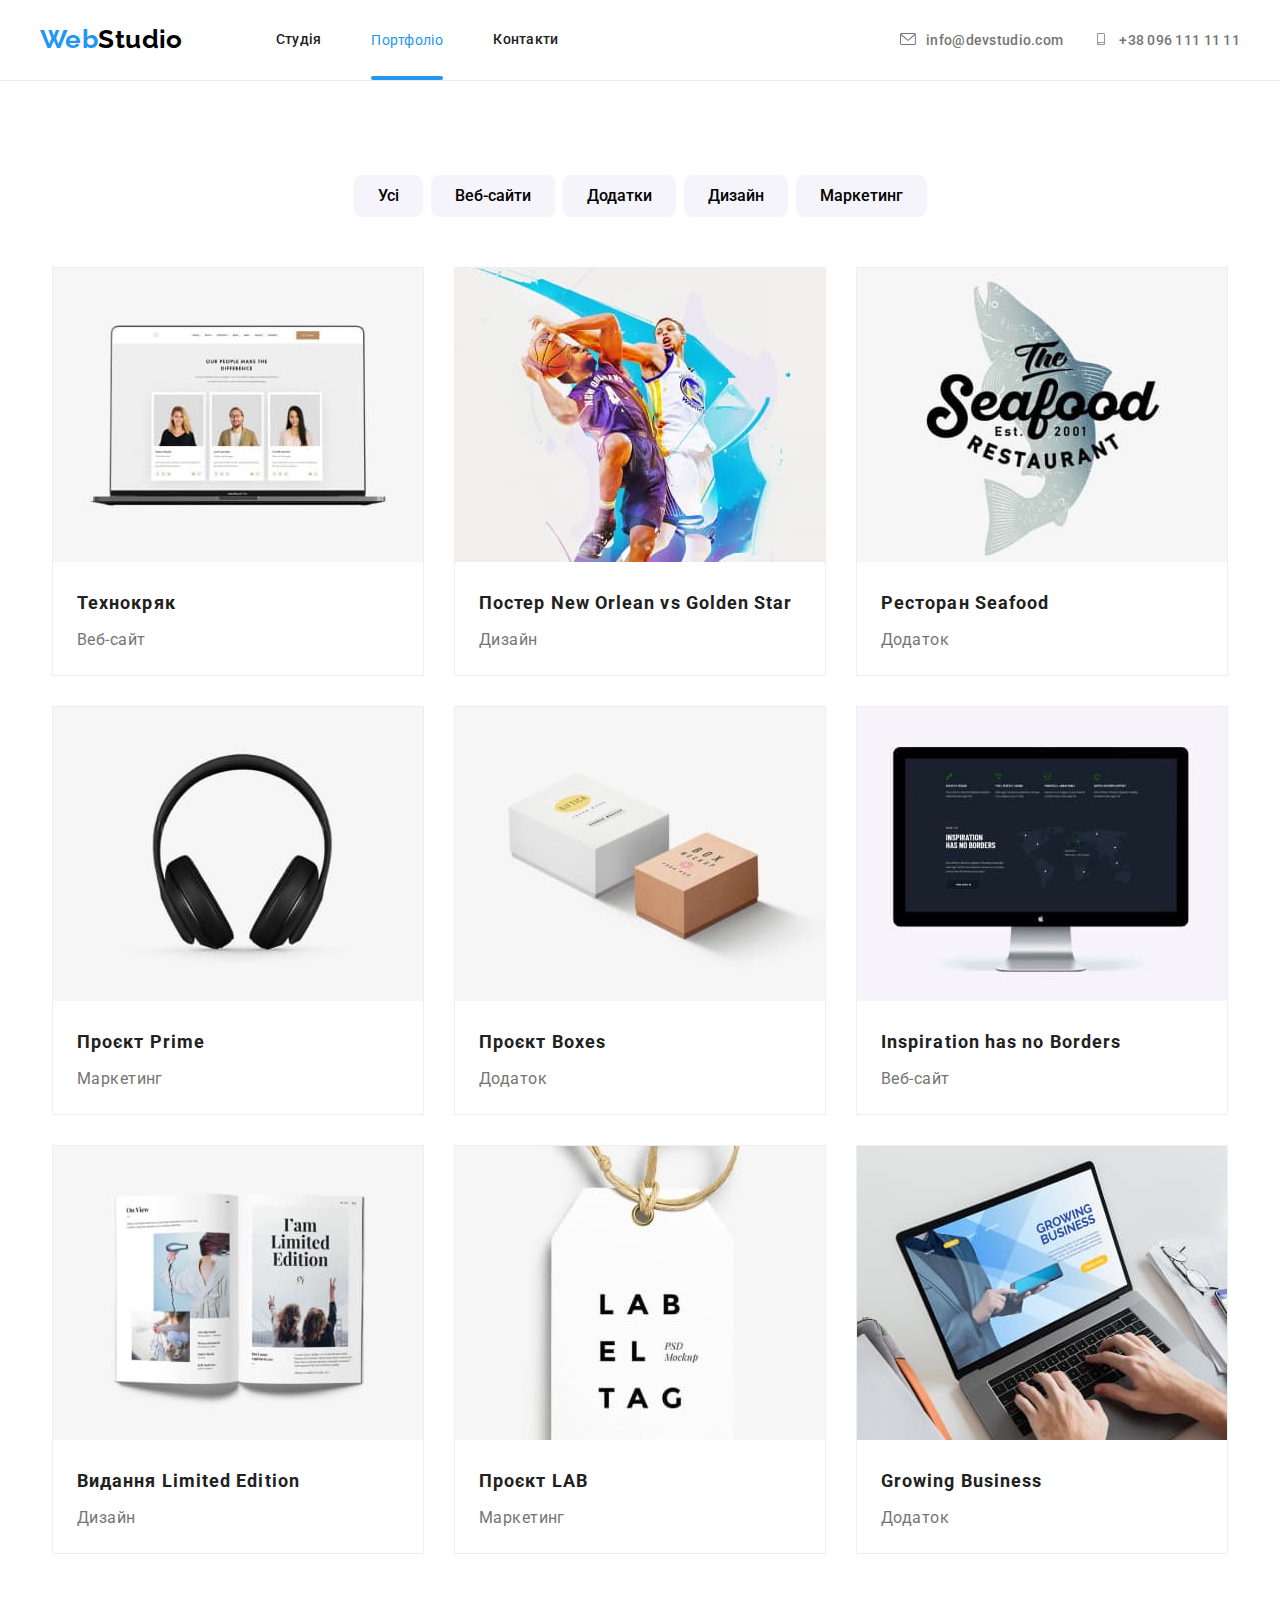
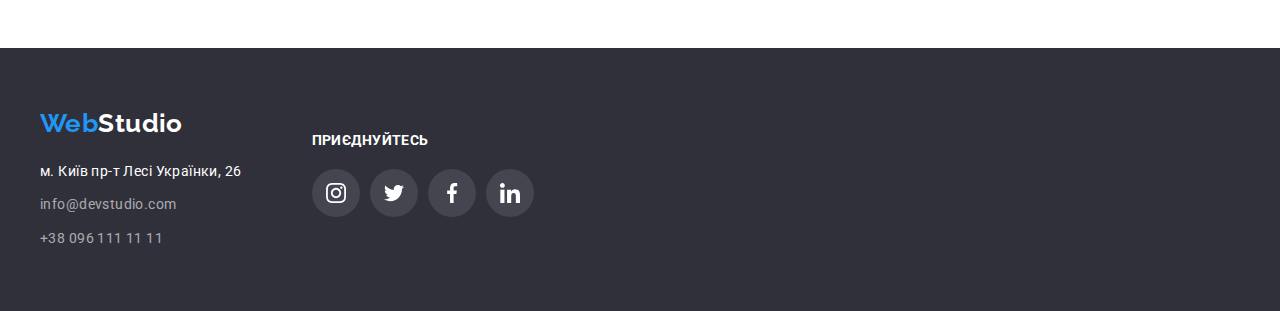
==== portfolio.html @ f35ad9f6 "1 step" ====
<!DOCTYPE html>
<html lang="uk">

<head>
  <meta charset="UTF-8" />
  <meta http-equiv="X-UA-Compatible" content="IE=edge" />
  <meta name="viewport" content="width=device-width, initial-scale=1.0" />
  <link rel="stylesheet" href="css/style.css" />
  <title>Portfolio</title>

  <link rel="preconnect" href="https://fonts.googleapis.com" />
  <link rel="preconnect" href="https://fonts.gstatic.com" crossorigin />
  <link href="https://fonts.googleapis.com/css2?family=Raleway:wght@700&family=Roboto:wght@400;500;700;900&display=swap"
    rel="stylesheet" />
</head>

<body>
  <!-- Хедер сторінки -->
  <header>
    <nav class="container main_nav">
      <a href="./index.html" class="logo_header">Web<span class="link">Studio</span></a>

      <ul class="site_nav">
        <li class="item">
          <a href="./index.html" class="link nav">Студія</a>
        </li>
        <li class="item">
          <a href="portfolio.html" class="link current">Портфоліо</a>
        </li>
        <li class="item">
          <a href="./index.html" class="link nav">Контакти</a>
        </li>
      </ul>

      <ul class="contact_nav">
        <li>
          <a href="mailto:info@devstudio.com" class="link_contact mail">
            <svg class="icon_contact" wight="10" height="16">
              <use href="./image/sprite.svg#icon-envelope-hover"></use>
            </svg>info@devstudio.com
          </a>
        </li>
        <li>
          <a href="tel:+380961111111" class="link_contact">
            <svg class="icon_contact" wight="10" height="16">
              <use href="./image/sprite.svg#icon-smartphone"></use>
            </svg>+38 096 111 11 11</a>
        </li>
      </ul>
    </nav>
  </header>

  <!-- основний контент -->
  <main>
    <section class="container">
      <h1 class="visually-hidden">Prise</h1>
      <ul class="buttons">
        <li class="item">
          <button type="button" class="button_portfolio">Усі</button>
        </li>
        <li class="item">
          <button type="button" class="button_portfolio">Веб-сайти</button>
        </li>
        <li class="item">
          <button type="button" class="button_portfolio">Додатки</button>
        </li>
        <li class="item">
          <button type="button" class="button_portfolio">Дизайн</button>
        </li>
        <li class="item">
          <button type="button" class="button_portfolio">Маркетинг</button>
        </li>
      </ul>
      <!-- Прайс послуг -->
      <div class="prices">
        <ul class="price">
          <li class="title">
            <a  href="" class="link_price"><div class="thumb">
              <img src="./image/foto_portfolio1.jpg" alt="Ноутбук з веб сторінкою" width="370" height="294"
                class="foto" >
                <p class="overley"><span class="text_overley">Ресурс пропонує комплексні пропозиції з різним рівнем функціоналу та сервісів. Все це дозволить відвідувачу отримати вичерпні відомості про компанію чи приватну особу.
                </span></p>
                </div>
              <h2 class="project">Технокряк</h2>
              <p class="category">Веб-сайт</p>
            </a>
          </li>
          <li class="title">
            <a  href="" class="link_price"><div class="thumb">
              <img src="./image/foto_portfolio2.jpg" alt="Баскетболісти" width="370" height="294" class="foto" >
              <p class="overley"><span class="text_overley">Ресурс пропонує комплексні пропозиції з різним рівнем функціоналу та сервісів. Все це дозволить відвідувачу отримати вичерпні відомості про компанію чи приватну особу.
              </span></p>
              </div>
              <h2 class="project">Постер New Orlean vs Golden Star</h2>
              <p class="category">Дизайн</p>
            </a>
          </li>
          <li class="title">
            <a  href="" class="link_price"><div class="thumb">
              <img src="./image/foto_portfolio3.jpg" alt="Вивіска ресторану морепродуктів" width="370" height="294"
                class="foto" />
                <p class="overley"><span class="text_overley">Ресурс пропонує комплексні пропозиції з різним рівнем функціоналу та сервісів. Все це дозволить відвідувачу отримати вичерпні відомості про компанію чи приватну особу.
                </span></p>
                </div>
              <h2 class="project">Ресторан Seafood</h2>
              <p class="category">Додаток</p>
            </a>
          </li>
          <li class="title">
            <a  href="" class="link_price"><div class="thumb">
              <img src="./image/foto_portfolio4.jpg" alt="Наушники" width="370" height="294" class="foto" />
              <p class="overley"><span class="text_overley">Ресурс пропонує комплексні пропозиції з різним рівнем функціоналу та сервісів. Все це дозволить відвідувачу отримати вичерпні відомості про компанію чи приватну особу.
              </span></p>
              </div>
              <h2 class="project">Проєкт Prime</h2>
              <p class="category">Маркетинг</p>
            </a>
          </li>
          <li class="title">
            <a  href="" class="link_price"><div class="thumb">
              <img src="./image/foto_portfolio5.jpg" alt="Картонні коробки" width="370" height="294" class="foto" />
              <p class="overley"><span class="text_overley">Ресурс пропонує комплексні пропозиції з різним рівнем функціоналу та сервісів. Все це дозволить відвідувачу отримати вичерпні відомості про компанію чи приватну особу.
              </span></p>
              </div>
              <h2 class="project">Проєкт Boxes</h2>
              <p class="category">Додаток</p>
            </a>
          </li>
          <li class="title">
            <a  href="" class="link_price"><div class="thumb">
              <img src="./image/foto_portfolio6.jpg" alt="Монітор комп'ютера" width="370" height="294" class="foto" />
              <p class="overley"><span class="text_overley">Ресурс пропонує комплексні пропозиції з різним рівнем функціоналу та сервісів. Все це дозволить відвідувачу отримати вичерпні відомості про компанію чи приватну особу.
              </span></p>
              </div>
              <h2 class="project">Inspiration has no Borders</h2>
              <p class="category">Веб-сайт</p>
            </a>
          </li>
          <li class="title">
            <a  href="" class="link_price"><div class="thumb">
              <img src="./image/foto_portfolio7.jpg" alt="Журнал" width="370" height="294" class="foto" />
              <p class="overley"><span class="text_overley">Ресурс пропонує комплексні пропозиції з різним рівнем функціоналу та сервісів. Все це дозволить відвідувачу отримати вичерпні відомості про компанію чи приватну особу.
              </span></p>
              </div>
              <h2 class="project">Видання Limited Edition</h2>
              <p class="category">Дизайн</p>
            </a>
          </li>
          <li class="title">
            <a  href="" class="link_price"><div class="thumb">
              <img src="./image/foto_portfolio8.jpg" alt="Бірка" width="370" height="294" class="foto" >
              <p class="overley"><span class="text_overley">Ресурс пропонує комплексні пропозиції з різним рівнем функціоналу та сервісів. Все це дозволить відвідувачу отримати вичерпні відомості про компанію чи приватну особу.
              </span></p>
              </div>
              <h2 class="project">Проєкт LAB</h2>
              <p class="category">Маркетинг</p>
            </a>
          </li>
          <li class="title">
            <a  href="" class="link_price"><div class="thumb">
              <img src="./image/foto_portfolio9.jpg" alt="Ноутбук" width="370" height="294" class="foto" >
              <p class="overley"><span class="text_overley">Ресурс пропонує комплексні пропозиції з різним рівнем функціоналу та сервісів. Все це дозволить відвідувачу отримати вичерпні відомості про компанію чи приватну особу.
              </span></p>
              </div>
              <h2 class="project">Growing Business</h2>
              <p class="category">Додаток</p>
            </a>
          </li>
        </ul>
      </div>
    </section>
  </main>

  <!-- Футер сторінки -->
  <footer>
    <div class="footer_block">
      <div class="lover">
        <a href="./index.html" class="logo_footer">Web<span class="logo_black_part">Studio</span></a>
        <address>
          <ul class="footer_item">
            <li>
              <a href="https://goo.gl/maps/gnw4YnvCKNrMT3439" target="_blank" class="footer_link">м. Київ пр-т Лесі
                Українки, 26</a>
            </li>
            <li>
              <a href="mailto:info@devstudio.com" class="footer_link_mail">info@devstudio.com</a>
            </li>
            <li>
              <a href="tel:+380961111111" class="footer_link_tel">+38 096 111 11 11</a>
            </li>
          </ul>
        </address>
      </div>
      <div class="footer_join">
        <p class="join">ПРИЄДНУЙТЕСЬ</p>
        <ul class="social">
          <li>
            <a href="" class="social_link_footer">
              <svg class="social_icon_footer" width="44" height="44">
                <use href="./image/sprite.svg#icon-instagram-2"></use>
              </svg>
            </a>
          </li>
          <li>
            <a href="" class="social_link_footer">
              <svg class="social_icon_footer" width="44" height="44">
                <use href="./image/sprite.svg#icon-twitter-1"></use>
              </svg>
            </a>
          </li>
          <li>
            <a href="" class="social_link_footer">
              <svg class="social_icon_footer" width="44" height="44">
                <use href="./image/sprite.svg#icon-facebook-1"></use>
              </svg>
            </a>
          </li>
          <li>
            <a href="" class="social_link_footer">
              <svg class="social_icon_footer" width="44" height="44">
                <use href="./image/sprite.svg#icon-linkedin-1"></use>
              </svg>
            </a>
          </li>
        </ul>
      </div>
    </div>
  </footer>
</body>

</html>
---- css/style.css ----
html {
  box-sizing: border-box;
}

:root {
  --accent-color: #2196f3;
  --color-light: #ffffff;
  --text-color: #757575;
}
/* скидання стилів */

* {
  padding: 0;
  margin: 0;
}

h1,
h2,
h3,
h4,
h5,
h6,
p,
ul {
  padding: 0;
  margin: 0;
}

a {
  text-decoration: none;
}

body {
  font-family: 'Roboto';
  color: #212121;
  background-color: var(--color-light);
  font-size: 14px;
  letter-spacing: 0.03em;
}

/* контейнер */
.container {
  max-width: 1200px;
  width: 100%;
  padding-left: 15px;
  padding-right: 15px;
  margin: 0 auto;
}
section {
  padding-top: 94px;
  padding-bottom: 94px;
}

/* logo header WebStudio*/

header {
  border-bottom: 1px solid #ececec;
}

.logo_header {
  text-decoration: none;
  font-family: 'Raleway';
  font-style: normal;
  font-weight: 700;
  font-size: 26px;
  line-height: 1.2;
  color: var(--accent-color);
}
.logo_header > .link {
  color: #000000;
  text-decoration: none;
  font-family: 'Raleway';
  font-style: normal;
  font-weight: 700;
  font-size: 26px;
  line-height: 1.2;
}

.lover {
  padding-top: 60px;
  padding-bottom: 60px;
}

/* logo footer WebStudio */
.logo_footer {
  display: block;
  padding-bottom: 20px;
  text-decoration: none;
  font-family: 'Raleway';
  font-style: normal;
  font-weight: 700;
  font-size: 26px;
  line-height: 1.2;
  color: var(--accent-color);
}
.logo_footer .logo_black_part {
  color: var(--color-light);
}

/* скасування колонтитулів */
ul {
  list-style-type: none;
}

.site_nav {
  display: flex;
  margin-left: 93px;
}
.site_nav .item + .item {
  margin-left: 50px;
}
.site_nav .link {
  padding-top: 32px;
  padding-bottom: 32px;
  display: block;
}

/* формат шрифту навігаційних посилань */
.site_nav .item{
  position: relative;
}

.item .current::after{
  position: absolute;
  left: 0;
  bottom: 0;
  display: block;
  content: "";
  width: 100%;
  height: 4px;
  background-color: var(--accent-color);
  border-radius: 2px;

}

.main_nav {
  display: flex;
  align-items: center;
}

.nav {
  font-weight: 500;
  line-height: 1.14;
  letter-spacing: 0.02em;
  color: #212121;
  text-decoration: none;
  transition: 250ms cubic-bezier(0.4, 0, 0.2, 1);
}
.nav:focus {
  color: var(--accent-color);
}
.nav:hover {
  color: var(--accent-color);
}
/* формат шрифту посилання телефон */

.contact_nav {
  display: flex;
  margin-left: auto;
  transition: transform 250ms cubic-bezier(0.4, 0, 0.2, 1) ;
  
}

.contact_nav .item + .item {
  margin-left: 50px;
}

.link_contact {
  font-family: 'Roboto';
  font-style: normal;
  font-weight: 500;
  font-size: 14px;
  line-height: 1.14;
  letter-spacing: 0.02em;
  color: #757575;
  padding-top: 32px;
  padding-bottom: 32px;
  color: var(--text-color);
  fill: currentColor;
  font-weight: 500;
  line-height: 1.14;
  letter-spacing: 0.02em;
  color: var(--text-color);
  text-decoration: none;
  transition: 250ms cubic-bezier(0.4, 0, 0.2, 1);
}

.link_contact:hover,
.link_contact:focus {
  fill: var(--accent-color);
  color: var(--accent-color);
}

.mail {
  margin-right: 30px;
}

.site_nav .link {
  display: block;
}
.contact_nav .link {
  padding-top: 32px;
  padding-bottom: 32px;
  display: block;

}

.contact {
  font-weight: 500;
  line-height: 1.14;
  letter-spacing: 0.02em;
  color: var(--text-color);
  text-decoration: none;
}

/* центральний напис */
.hiro_titel {
  max-width: 696px;
  margin-bottom: 30px;
  font-weight: 900;
  font-size: 44px;
  line-height: 1.4;
  text-align: center;
  letter-spacing: 0.06em;
  text-transform: uppercase;
  color: var(--color-light);
  margin-left: auto;
  margin-right: auto;
}
/* центральний текст */
.center_text {
  padding-top: 200px;
  padding-bottom: 200px;
  background-color: #2f303a;
  background-image: linear-gradient(rgba(47, 48, 58, 0.4), rgba(47, 48, 58, 0.4)),
    url(../image/fon.jpg);
  background-repeat: no-repeat;
  background-position: center;
  text-align: center;
}

/* Центральна кнопка */
.button {
  display: inline-block;
  min-width: 216px;
  height: 50px;
  border-radius: 6px;
  font-weight: 700;
  font-size: 16px;
  line-height: 1.88;

  letter-spacing: 0.06em;
  color: var(--color-light);
  cursor: pointer;
  background-color: var(--accent-color);

  margin-bottom: 0px;
}
.button:hover,
.button:focus {
  color: var(--accent-color);
  background-color: var(--color-light);
  border-color: var(--accent-color);
}

.text_button {
  transition: 250ms cubic-bezier(0.4, 0, 0.2, 1);
  margin: 10px 32px;
}

.backdrop {
  position: fixed;
  top: 0;
  left: 0;
  width: 100%;
  height: 100%;
  background-color: rgba(0, 0, 0, 0.5);
  transition: opacity 250ms, visibility 250ms;

}

.backdrop.is-hidden {
  opacity: 0;
  pointer-events: none;
}

.modal {
  position: absolute;
  top: 50%;
  left: 50%;
  transform: translate(-50%, -50%);
  min-width: 300px;
  min-height: 400px;
  background: var(--color-light);
  box-shadow: 0px 1px 3px rgba(0, 0, 0, 0.12), 0px 1px 1px rgba(0, 0, 0, 0.14),
    0px 2px 1px rgba(0, 0, 0, 0.2);
  border-radius: 4px;
  display: flex;
  justify-content: end;
}

.modal_button {
  width: 30px;
  height: 30px;
  background: var(--color-light);
  border: 1px solid rgba(0, 0, 0, 0.1);
  border-radius: 50%;
  margin-right: 8px;
  margin-top: 8px;
  color: black;
  fill: currentColor;
}


.modal_button:hover, 
.modal_button:focus{
  fill: var(--accent-color);
  color: var(--accent-color);
  border-color: var(--accent-color);
}


.benefits_icon {
  display: inline-block;
  width: 70px;
  height: 70px;
  margin: 25px 100px 25px 100px;
}

.border_benefits {
  display: flex;
  background-color: #f5f4fa;
  justify-content: center;
  align-items: center;
  margin-bottom: 30px;
}

/* Кнопки портфоліо */
.button_portfolio {
  font-family: 'Roboto';
  font-weight: 500;
  font-size: 16px;
  line-height: 1.62;
  text-align: center;
  cursor: pointer;
  text-decoration: none;
  display: inline-block;
  padding: 6px 22px;
  border-color: rgba(255, 255, 255, 0);
  background: #f5f4fa;
  border-radius: 8px;
  transition: 250ms cubic-bezier(0.4, 0, 0.2, 1);
}

.buttons .item + .item {
  margin-left: 8px;
}
.button_portfolio:hover {
  color: var(--color-light);
  background-color: var(--accent-color);
}
.button_portfolio:focus {
  color: var(--color-light);
  background-color: var(--accent-color);
}

.section_title {
  font-size: 36px;
  line-height: 1.17;
  text-align: center;
  margin-bottom: 50px;
}

/* переваги */
.benefits {
  display: flex;
  inline-size: auto;
}

.container .benefits .item + .item {
  margin-left: 30px;
}

.benefits_title {
  font-size: 14px;
  line-height: 1.14;
  text-transform: uppercase;
  margin-bottom: 10px;
}

.benefits_detal {
  line-height: 1.71;
  color: var(--text-color);
}

/* Чим займаємось */

.job {
  padding-top: 0;
  padding-bottom: 0;
}

.container_works {
  margin-top: 0px;
  padding-bottom: 94px;
}

.container_works .item + .item {
  margin-left: 30px;
}
.container_works .foto {
  display: flex;
  justify-content: center;
  
}

.foto .item{ position: relative;
}

.app{
  content: '';
  position: absolute;
  width: 100%;
  padding-top: 27px;
  height: 70px;
  left: 0;
  bottom: 0;
  background: rgba(47, 48, 58, 0.8);
  font-weight: 700;
  line-height: 1.14;
  text-align: center;

text-transform: uppercase;
color: var(--color-light);
}



/* Імена учасників команди */

.name_position {
  background: #ffffff;
  box-shadow: 0px 1px 3px rgba(0, 0, 0, 0.12), 0px 1px 1px rgba(0, 0, 0, 0.14),
    0px 2px 1px rgba(0, 0, 0, 0.2);
  border-radius: 0px 0px 4px 4px;
  padding-top: 30px;
  padding-bottom: 30px;
}

.teams {
  padding-top: 0;
}

.team {
  display: flex;
  justify-content: center;
  padding-bottom: 94px;
}
.our_team {
  background-color: #f5f4fa;
  padding-top: 94px;
}

.icon-group {
  border: 1px solid #afb1b8;
  border-radius: 4px;
  width: 170px;
  height: 92px;
  display: flex;
  justify-content: center;
  align-items: center;
  margin-right: 30px;
  color: #afb1b8;
  fill: currentColor;
  transition: 250ms cubic-bezier(0.4, 0, 0.2, 1);
}

.group li:last-child {
  margin-right: 0;
}
.container .client {
  max-width: 1200px;
}

.icon_client {
  width: 106px;
  height: 60px;
}
.icon-group .icon {
  fill: #afb1b8;
}

.icon-group:hover,
.icon-group:focus {
  border-color: var(--accent-color);
  fill: var(--accent-color);
}

.icon_contact {
  width: 16px;
  height: 12px;
  margin-right: 10px;
}

.icon:hover,
.icon:focus {
  color: var(--accent-color);
}
.group {
  display: flex;
  align-items: center;
  align-content: center;
}

.our_team .item + .item {
  margin-left: 30px;
}

.team_name {
  font-weight: 500;
  font-size: 16px;
  line-height: 1.19;
  text-align: center;
  margin-bottom: 10px;
}

/* посади учасникв */
.team_position {
  font-size: 16px;
  line-height: 1.19;
  text-align: center;
  color: var(--text-color);
  margin-bottom: 16px;
}

.social {
  display: flex;
  justify-content: center;
  align-items: center;
}

.social_icon {
  width: 20px;
  height: 20px;
}
.social_link {
  width: 44px;
  height: 44px;
  border: 2px solid rgba(255, 255, 255, 0);
  border-radius: 50%;
  display: flex;
  justify-content: center;
  align-items: center;
  margin-right: 10px;
  color: #afb1b8;
  fill: currentColor;
  transition: 250ms cubic-bezier(0.4, 0, 0.2, 1);
}

.social_link:hover,
.social_link:focus {
  fill: var(--color-light);
  background-color: var(--accent-color);
}

/*  стилізація назв проектів*/
.project {
  font-size: 18px;
  line-height: 2;
  letter-spacing: 0.06em;
  color: #212121;
  padding-left: 24px;
  padding-bottom: 4px;
  padding-top: 20px;
}

/* стилізація категорій  */
.category {
  font-size: 16px;
  line-height: 1.88;
  color: var(--text-color);
  padding-left: 24px;
  padding-bottom: 20px;
}
/* активна поточна сторінка */
.current {
  color: var(--accent-color);
  text-decoration: none;
}
.сurrent:hover {
  color: var(--accent-color);
}
.сurrent:focus {
  color: var(--accent-color);
}

/* Постійні клієнти */

.client {
  padding-top: 0;
}

.icon {
  width: 106px;
  height: 60px;
}

/* футер */
footer li {
  margin-bottom: 10px;
}
.footer_item li:last-child {
  margin-bottom: 0;
}

footer {
  background: #2f303a;
}

.footer_block {
  max-width: 1200px;
  width: 100%;
  padding-left: 15px;
  padding-right: 15px;
  margin: 0 auto;
  display: flex;

  align-items: center;
}

.flex {
  display: flex;
}

.footer_link {
  line-height: 24px;
  color: var(--color-light);
  text-decoration: none;
  transition: 250ms cubic-bezier(0.4, 0, 0.2, 1);
}
.footer_link:hover {
  color: var(--accent-color);
}
.footer_link:focus {
  color: var(--accent-color);
}

address {
  font-style: normal;
}

.footer_link_mail,
.footer_link_tel {
  line-height: 1.7;
  color: rgba(255, 255, 255, 0.6);
  text-decoration: none;
  transition: 250ms cubic-bezier(0.4, 0, 0.2, 1);
}

.footer_link_mail:hover,
.footer_link_tel:hover {
  color: var(--accent-color);
}
.footer_link_mail:focus,
.footer_link_tel:focus {
  color: var(--accent-color);
}

.join {
  font-weight: 700;
  font-size: 14px;
  line-height: 1.14;
  text-transform: uppercase;
  color: var(--color-light);
  margin-bottom: 20px;
}

.footer_join {
  margin-left: 70px;
}

.social_icon_footer {
  width: 20px;
  height: 20px;
}

.social_link_footer {
  background-color: #44454e;
  width: 44px;
  height: 44px;
  border: 2px solid rgba(255, 255, 255, 0);
  border-radius: 50%;
  display: flex;
  justify-content: center;
  align-items: center;
  margin-right: 10px;
  color: var(--color-light);
  fill: currentColor;
  transition: 250ms cubic-bezier(0.4, 0, 0.2, 1);
}
.social_link_footer:hover,
.social_link_footer:focus {
  background-color: var(--accent-color);
  fill: var(--color-light);
}

/* ПОРТФОЛІО */

.buttons {
  display: flex;
  justify-content: center;
}

.price {
  display: flex;
  flex-wrap: wrap;
  justify-content: center;
  
  
}

.price .title {
  margin-right: 30px;
  margin-bottom: 30px;
  border: 1px solid #eeeeee;
  position: relative;
}

.price .title:hover, .price .title:focus{box-shadow: 0px 1px 1px rgba(0, 0, 0, 0.12), 0px 4px 4px rgba(0, 0, 0, 0.06), 1px 4px 6px rgba(0, 0, 0, 0.16);}



.thumb{position: relative;
  overflow: hidden;
  
 }

.overley{
  display: block;
  position: absolute;
  bottom: 0;
  left: 0;
  margin: 0;
  width: 100%;
  height: 100%;
  background: rgba(33, 150, 243, 0.9);
  font-size: 18px;
  Line-height:1.56;
  color: var(--color-light);
  transform: translateY(100%);
  transition: transform 250ms cubic-bezier(0.4, 0, 0.2, 1) ;
  background-color: rgba(33, 150, 243, 0.9);

  
}

.text_overley{display: block;
padding: 63px 24px;
}
.link_price:hover .overley{transform: translateY(0);}
  
.link_price:focus .overley{transform: translateY(0);}

.price .title:nth-last-child(-n + 3) {
  margin-bottom: 0;
}
.price .title:nth-child(3n) {
  margin-right: 0;
}

.prices {
  padding-top: 0;
  margin-top: 50px;
}

/* скритий напис */
.visually-hidden {
  position: absolute;
  width: 1px;
  height: 1px;
  margin: -1px;
  border: 0;
  padding: 0;
  white-space: nowrap;
  clip-path: inset(100%);
  clip: rect(0 0 0 0);
  overflow: hidden;
}
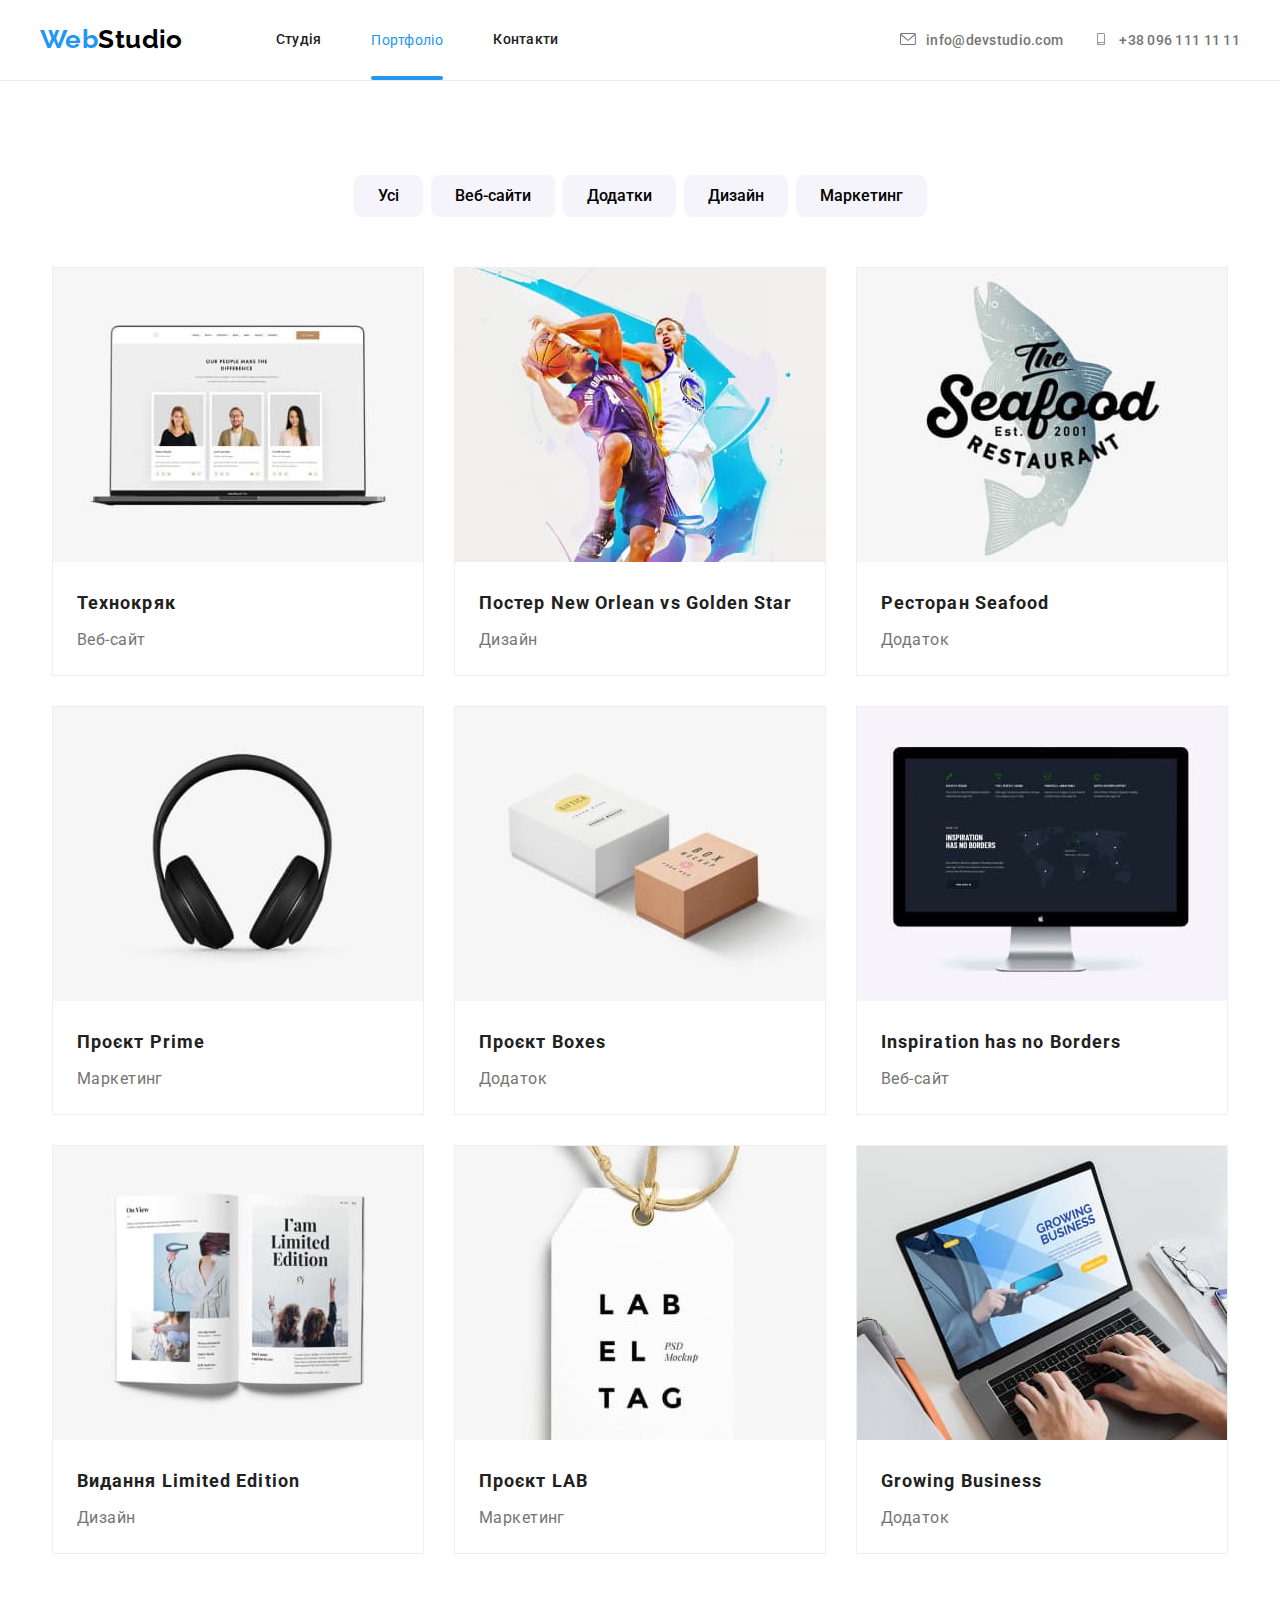
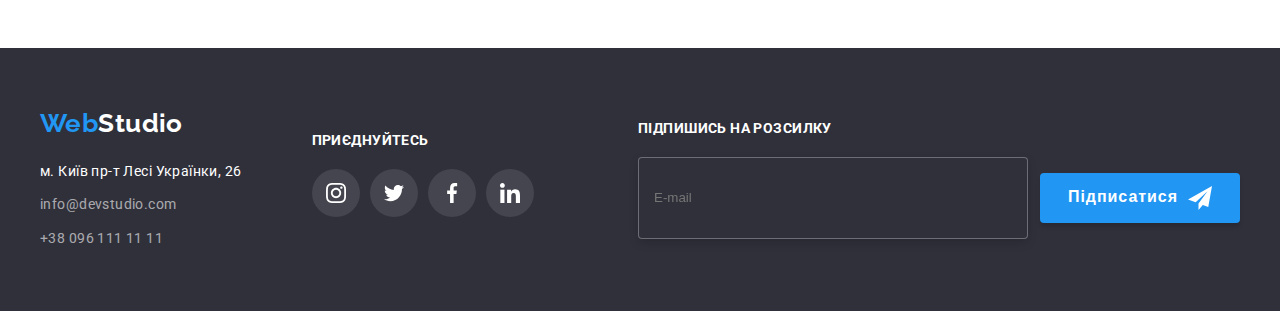
==== commit 45f471d1: "Update portfolio.html" ====
--- a/portfolio.html
+++ b/portfolio.html
@@ -174,6 +174,7 @@
   <!-- Футер сторінки -->
   <footer>
     <div class="footer_block">
+
       <div class="lover">
         <a href="./index.html" class="logo_footer">Web<span class="logo_black_part">Studio</span></a>
         <address>
@@ -191,8 +192,9 @@
           </ul>
         </address>
       </div>
+
       <div class="footer_join">
-        <p class="join">ПРИЄДНУЙТЕСЬ</p>
+        <h3 class="join">ПРИЄДНУЙТЕСЬ</h3>
         <ul class="social">
           <li>
             <a href="" class="social_link_footer">
@@ -224,7 +226,24 @@
           </li>
         </ul>
       </div>
-    </div>
+
+      <div class="subscribe">
+        <h3 class="title">ПІДПИШИСЬ НА РОЗСИЛКУ</h3>
+       
+        <form class="subscribe_form">
+          <label>
+            <input class="label" type="email" name="email" placeholder="E-mail">
+          </label>
+          <button type="submit" class="subscribe_button"><span class="text_subscribe">Підписатися</span>
+
+            <svg class="icon_send">
+              <use href="./image/sprite.svg#icon send"></use>
+            </svg>
+
+          </button>
+        </form>
+      </div>
+      
   </footer>
 </body>
 
--- a/css/style.css
+++ b/css/style.css
@@ -116,21 +116,20 @@
 }
 
 /* формат шрифту навігаційних посилань */
-.site_nav .item{
+.site_nav .item {
   position: relative;
 }
 
-.item .current::after{
+.item .current::after {
   position: absolute;
   left: 0;
   bottom: 0;
   display: block;
-  content: "";
+  content: '';
   width: 100%;
   height: 4px;
   background-color: var(--accent-color);
   border-radius: 2px;
-
 }
 
 .main_nav {
@@ -157,8 +156,7 @@
 .contact_nav {
   display: flex;
   margin-left: auto;
-  transition: transform 250ms cubic-bezier(0.4, 0, 0.2, 1) ;
-  
+  transition: transform 250ms cubic-bezier(0.4, 0, 0.2, 1);
 }
 
 .contact_nav .item + .item {
@@ -202,7 +200,6 @@
   padding-top: 32px;
   padding-bottom: 32px;
   display: block;
-
 }
 
 .contact {
@@ -248,7 +245,6 @@
   font-weight: 700;
   font-size: 16px;
   line-height: 1.88;
-
   letter-spacing: 0.06em;
   color: var(--color-light);
   cursor: pointer;
@@ -276,7 +272,6 @@
   height: 100%;
   background-color: rgba(0, 0, 0, 0.5);
   transition: opacity 250ms, visibility 250ms;
-
 }
 
 .backdrop.is-hidden {
@@ -289,17 +284,48 @@
   top: 50%;
   left: 50%;
   transform: translate(-50%, -50%);
-  min-width: 300px;
-  min-height: 400px;
+  min-width: 528px;
+  min-height: 581px;
   background: var(--color-light);
   box-shadow: 0px 1px 3px rgba(0, 0, 0, 0.12), 0px 1px 1px rgba(0, 0, 0, 0.14),
     0px 2px 1px rgba(0, 0, 0, 0.2);
   border-radius: 4px;
   display: flex;
-  justify-content: end;
-}
-
-.modal_button {
+  justify-content: center;
+  padding: 0;
+  margin: 0;
+}
+
+.inpyt_border {
+  border: 1px solid rgba(33, 33, 33, 0.2);
+  border-radius: 4px;
+}
+
+.inpyt_border:hover,
+.inpyt_border:focus {
+  border: 1px solid #2196f3;
+  border-radius: 4px;
+}
+
+.inpyt_border:hover + .icon_form {
+  fill: var(--accent-color);
+}
+
+.inpyt_border:focus + .icon_form {
+  fill: var(--accent-color);
+}
+
+textarea {
+  padding: 12px 16px;
+}
+
+.label {
+  padding-left: 15px;
+  padding-top: 15px;
+  padding: 15px;
+}
+
+.button_modal {
   width: 30px;
   height: 30px;
   background: var(--color-light);
@@ -309,16 +335,121 @@
   margin-top: 8px;
   color: black;
   fill: currentColor;
-}
-
-
-.modal_button:hover, 
-.modal_button:focus{
+  position: absolute;
+  right: 0px;
+}
+
+.button_modal:hover,
+.button_modal:focus {
   fill: var(--accent-color);
   color: var(--accent-color);
   border-color: var(--accent-color);
 }
 
+.text_modal_center {
+  width: 100%;
+  padding-top: 40px;
+  padding-right: 40px;
+  padding-left: 40px;
+  text-align: center;
+  font-weight: 700;
+  font-size: 20px;
+  line-height: 1.15;
+  color: #212121;
+  margin-bottom: 12px;
+}
+
+.form_input {
+  position: relative;
+  margin-bottom: 12px;
+  margin-top: 4px;
+}
+
+.form_input input {
+  width: 100%;
+  height: 40px;
+  margin-bottom: 10px;
+  padding-left: 42px;
+}
+.form_input label {
+  margin-bottom: 10px;
+}
+
+.form_input .icon_form {
+  position: absolute;
+  width: 12px;
+  height: 12px;
+  left: 15px;
+  top: 14px;
+  bottom: 14px;
+}
+
+.icon_form:hover {
+  fill: #2196f3;
+}
+
+.coment {
+  resize: none;
+  width: 100%;
+  margin-top: 4px;
+}
+
+.modal_form {
+  padding-left: 40px;
+  padding-right: 40px;
+}
+
+.form_check {
+  color: var(--text-color);
+  border: 2px solid #212121;
+  display: inline-block;
+  width: 16px;
+  height: 16px;
+  border-radius: 3px;
+  position: relative;
+  display: flex;
+  justify-content: center;
+  align-items: center;
+  margin-right: 8px;
+  background-color: transparent;
+  margin-top: 3px;
+}
+
+.icon_check_box {
+  width: 11px;
+  height: 8px;
+  display: none;
+  fill: var(--color-light);
+}
+
+.form-privacy .hidden:checked + .form_check {
+  background-color: var(--accent-color);
+  border-color: transparent;
+}
+.form-privacy .hidden:checked + .form_check .icon_check_box {
+  display: block;
+}
+
+.contract {
+  font-weight: 400;
+  font-size: 14px;
+  line-height: 1.71;
+  color: var(--accent-color);
+}
+
+.contract:hover,
+.contract:focus {
+  font-weight: 400;
+  font-size: 14px;
+  line-height: 1.71;
+  color: var(--accent-color);
+  text-decoration: underline;
+}
+
+.form-privacy {
+  display: flex;
+  justify-content: center;
+}
 
 .benefits_icon {
   display: inline-block;
@@ -333,6 +464,19 @@
   justify-content: center;
   align-items: center;
   margin-bottom: 30px;
+}
+
+.textarea {
+  margin-bottom: 20px;
+}
+
+.modal_button {
+  border-color: rgba(255, 255, 255, 0);
+  margin-left: auto;
+  margin-right: auto;
+  margin-top: 40px;
+  margin-bottom: 50px;
+  display: block;
 }
 
 /* Кнопки портфоліо */
@@ -411,13 +555,13 @@
 .container_works .foto {
   display: flex;
   justify-content: center;
-  
-}
-
-.foto .item{ position: relative;
-}
-
-.app{
+}
+
+.foto .item {
+  position: relative;
+}
+
+.app {
   content: '';
   position: absolute;
   width: 100%;
@@ -430,11 +574,9 @@
   line-height: 1.14;
   text-align: center;
 
-text-transform: uppercase;
-color: var(--color-light);
-}
-
-
+  text-transform: uppercase;
+  color: var(--color-light);
+}
 
 /* Імена учасників команди */
 
@@ -703,6 +845,74 @@
   background-color: var(--accent-color);
   fill: var(--color-light);
 }
+.subscribe {
+  margin-left: auto;
+}
+
+.subscribe_form {
+  display: flex;
+  justify-content: center;
+  align-items: center;
+}
+
+.subscribe .title {
+  font-weight: 700;
+  font-size: 14px;
+  line-height: 1.14;
+  color: var(--color-light);
+  margin-bottom: 20px;
+}
+
+.subscribe_button {
+  width: 200px;
+  height: 50px;
+  background: var(--accent-color);
+  box-shadow: 0px 4px 4px rgba(0, 0, 0, 0.15);
+  border-radius: 4px;
+  border-color: rgba(255, 255, 255, 0);
+  font-weight: 700;
+  font-size: 16px;
+  line-height: 1.88;
+  letter-spacing: 0.06em;
+  cursor: pointer;
+  text-decoration: none;
+  color: var(--color-light);
+  transition: 250ms cubic-bezier(0.4, 0, 0.2, 1);
+  margin-left: 12px;
+  display: flex;
+  justify-content: center;
+  align-items: center;
+}
+
+.subscribe_button:hover,
+.subscribe_button:focus {
+  background-color: var(--color-light);
+  color: var(--accent-color);
+  transition: 250ms cubic-bezier(0.4, 0, 0.2, 1);
+}
+
+.text_subscribe {
+  margin-right: 10px;
+}
+
+.subscribe .label {
+  width: 358px;
+  height: 50px;
+  background-color: #2f303a;
+  border: 1px solid rgba(255, 255, 255, 0.3);
+  filter: drop-shadow(0px 4px 4px rgba(0, 0, 0, 0.15));
+  border-radius: 4px;
+}
+.subscribe .label:hover,
+.subscribe .label:focus {
+  border-color: var(--accent-color);
+}
+
+.icon_send {
+  fill: currentColor;
+  width: 24px;
+  height: 24px;
+}
 
 /* ПОРТФОЛІО */
 
@@ -715,8 +925,6 @@
   display: flex;
   flex-wrap: wrap;
   justify-content: center;
-  
-  
 }
 
 .price .title {
@@ -726,16 +934,18 @@
   position: relative;
 }
 
-.price .title:hover, .price .title:focus{box-shadow: 0px 1px 1px rgba(0, 0, 0, 0.12), 0px 4px 4px rgba(0, 0, 0, 0.06), 1px 4px 6px rgba(0, 0, 0, 0.16);}
-
-
-
-.thumb{position: relative;
+.price .title:hover,
+.price .title:focus {
+  box-shadow: 0px 1px 1px rgba(0, 0, 0, 0.12), 0px 4px 4px rgba(0, 0, 0, 0.06),
+    1px 4px 6px rgba(0, 0, 0, 0.16);
+}
+
+.thumb {
+  position: relative;
   overflow: hidden;
-  
- }
-
-.overley{
+}
+
+.overley {
   display: block;
   position: absolute;
   bottom: 0;
@@ -745,21 +955,24 @@
   height: 100%;
   background: rgba(33, 150, 243, 0.9);
   font-size: 18px;
-  Line-height:1.56;
+  line-height: 1.56;
   color: var(--color-light);
   transform: translateY(100%);
-  transition: transform 250ms cubic-bezier(0.4, 0, 0.2, 1) ;
+  transition: transform 250ms cubic-bezier(0.4, 0, 0.2, 1);
   background-color: rgba(33, 150, 243, 0.9);
-
-  
-}
-
-.text_overley{display: block;
-padding: 63px 24px;
-}
-.link_price:hover .overley{transform: translateY(0);}
-  
-.link_price:focus .overley{transform: translateY(0);}
+}
+
+.text_overley {
+  display: block;
+  padding: 63px 24px;
+}
+.link_price:hover .overley {
+  transform: translateY(0);
+}
+
+.link_price:focus .overley {
+  transform: translateY(0);
+}
 
 .price .title:nth-last-child(-n + 3) {
   margin-bottom: 0;
@@ -774,7 +987,8 @@
 }
 
 /* скритий напис */
-.visually-hidden {
+.visually-hidden,
+.hidden {
   position: absolute;
   width: 1px;
   height: 1px;
